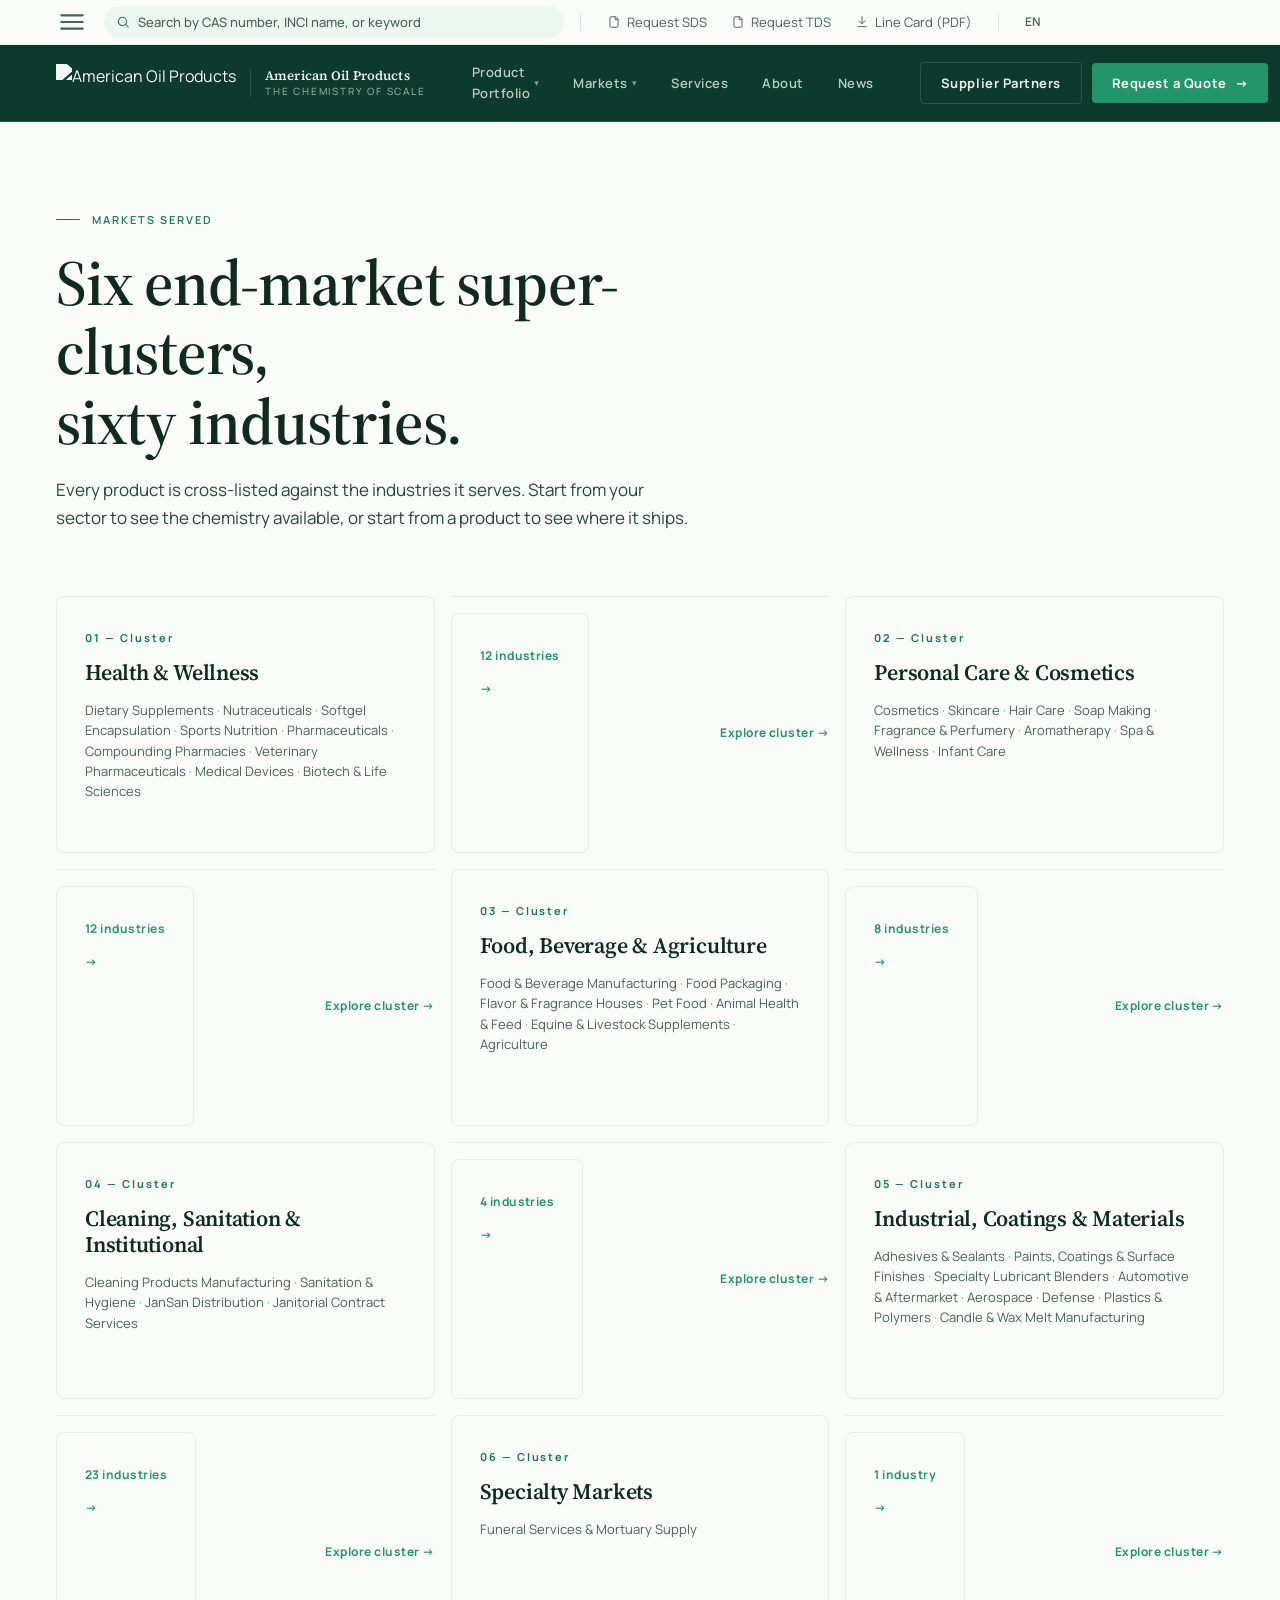
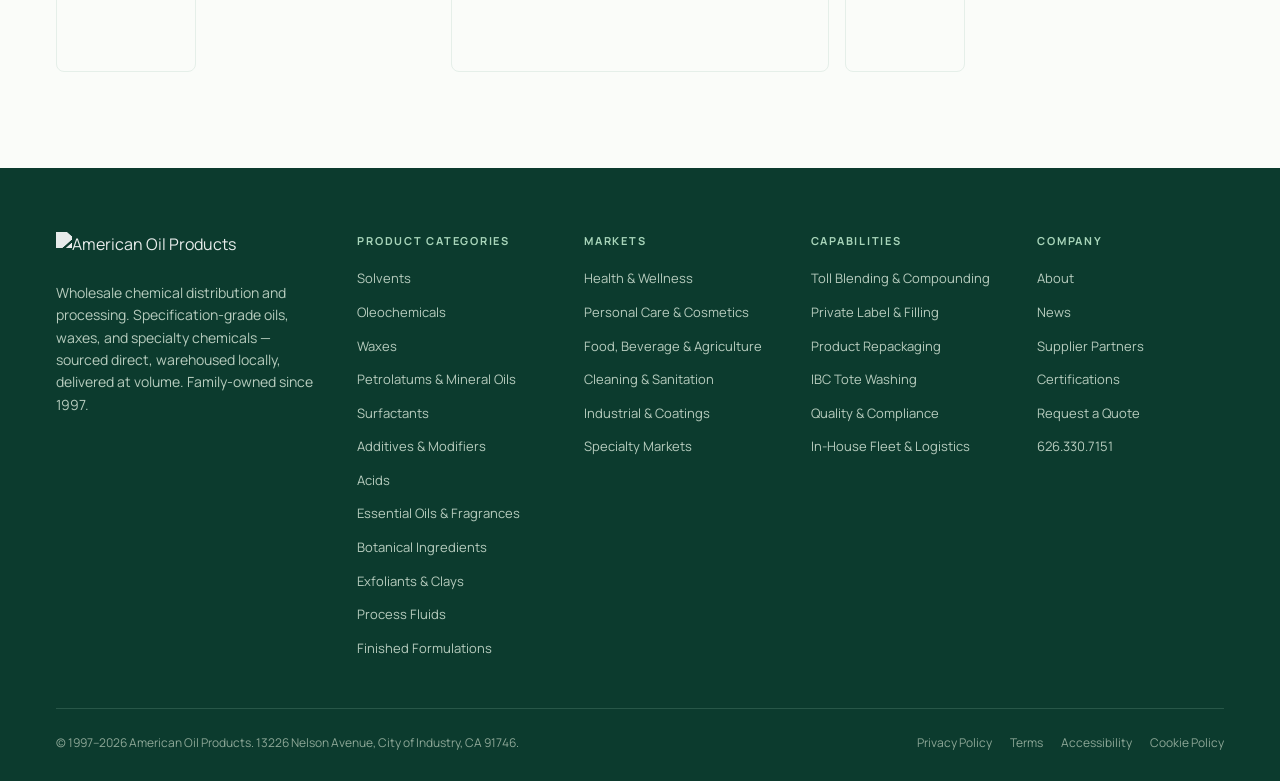
==== markets.html @ 8a26d62a "feat: split into multi-page site, lock utility bar, swap quality/capabilities order Pages: - markets" ====
<!DOCTYPE html>
<html lang="en">
<head>
  <meta charset="UTF-8">
  <meta name="viewport" content="width=device-width, initial-scale=1.0">
  <title>Markets — American Oil Products</title>
  <meta name="description" content="Six end-market super-clusters spanning sixty industries — from Health & Wellness to Industrial Coatings. Every product cross-listed against the markets it serves.">
  <link rel="preconnect" href="https://fonts.googleapis.com">
  <link rel="preconnect" href="https://fonts.gstatic.com" crossorigin>
  <link href="https://fonts.googleapis.com/css2?family=Source+Serif+4:ital,wght@0,400;0,600;0,700;1,400;1,600&family=Manrope:wght@400;500;600;700;800&display=swap" rel="stylesheet">
  <link rel="stylesheet" href="styles.css">
</head>
<body>

  <!-- ── UTILITY BAR ── -->
  <div class="utility">
    <div class="utility-inner">
      <button class="util-burger" aria-label="Open menu" id="openDrawer">
        <svg viewBox="0 0 24 24" fill="none" stroke="currentColor" stroke-width="1.6" stroke-linecap="round"><line x1="4" y1="7"  x2="20" y2="7"/><line x1="4" y1="12" x2="20" y2="12"/><line x1="4" y1="17" x2="20" y2="17"/></svg>
      </button>
      <a href="index.html" class="util-search" aria-label="Search by CAS number, INCI name, or keyword">
        <svg viewBox="0 0 24 24" fill="none" stroke="currentColor" stroke-width="1.8" stroke-linecap="round"><circle cx="11" cy="11" r="7"/><line x1="16.5" y1="16.5" x2="21" y2="21"/></svg>
        <span class="util-search-text">Search by CAS number, INCI name, or keyword</span>
      </a>
      <span class="util-divider"></span>
      <div class="util-actions">
        <a href="index.html#sds" class="util-link"><svg viewBox="0 0 24 24" fill="none" stroke="currentColor" stroke-width="1.6" stroke-linecap="round" stroke-linejoin="round"><path d="M14 3H7a2 2 0 0 0-2 2v14a2 2 0 0 0 2 2h10a2 2 0 0 0 2-2V8z"/><polyline points="14 3 14 8 19 8"/></svg><span>Request SDS</span></a>
        <a href="index.html#tds" class="util-link"><svg viewBox="0 0 24 24" fill="none" stroke="currentColor" stroke-width="1.6" stroke-linecap="round" stroke-linejoin="round"><path d="M14 3H7a2 2 0 0 0-2 2v14a2 2 0 0 0 2 2h10a2 2 0 0 0 2-2V8z"/><polyline points="14 3 14 8 19 8"/></svg><span>Request TDS</span></a>
        <a href="index.html#catalog" class="util-link"><svg viewBox="0 0 24 24" fill="none" stroke="currentColor" stroke-width="1.6" stroke-linecap="round" stroke-linejoin="round"><path d="M12 3v12"/><polyline points="7 10 12 15 17 10"/><line x1="5" y1="20" x2="19" y2="20"/></svg><span>Line Card (PDF)</span></a>
      </div>
      <span class="util-divider"></span>
      <a href="#" class="util-lang" aria-label="Language selector">EN <svg viewBox="0 0 24 24" fill="none" stroke="currentColor" stroke-width="1.6" stroke-linecap="round"><polyline points="6 9 12 15 18 9"/></svg></a>
    </div>
  </div>

  <!-- ── MAIN HEADER ── -->
  <header class="header">
    <div class="header-inner">
      <a href="index.html" class="brand" aria-label="American Oil Products — home">
        <img class="brand-logo" src="https://americanoilproducts.com/wp-content/uploads/2025/03/american-oil-products-logo.png" alt="American Oil Products">
        <span class="brand-tag">
          <span class="brand-tag-name">American Oil Products</span>
          <span class="brand-tag-line">The Chemistry of Scale</span>
        </span>
      </a>
      <nav class="nav" aria-label="Primary">
        <a href="index.html#portfolio">Product Portfolio <span class="arrow">▾</span></a>
        <a href="markets.html">Markets <span class="arrow">▾</span></a>
        <a href="index.html#services">Services</a>
        <a href="index.html#about">About</a>
        <a href="news.html">News</a>
      </nav>
      <div class="header-actions">
        <a href="index.html#suppliers" class="btn btn-ghost-on-deep">Supplier Partners</a>
        <a href="index.html#quote" class="btn btn-primary btn-arrow">Request a Quote</a>
        <button class="header-burger" aria-label="Open menu" id="openDrawer2"><span></span></button>
      </div>
    </div>
  </header>

  <!-- ── DRAWER (mobile) ── -->
  <aside class="drawer" id="drawer" aria-hidden="true">
    <div class="drawer-top">
      <span class="brand-tag-line" style="color: var(--sage);">The Chemistry of Scale</span>
      <button class="drawer-close" id="closeDrawer" aria-label="Close menu">
        <svg viewBox="0 0 24 24" fill="none" stroke="currentColor" stroke-width="1.8" stroke-linecap="round"><line x1="6" y1="6" x2="18" y2="18"/><line x1="6" y1="18" x2="18" y2="6"/></svg>
      </button>
    </div>
    <nav class="drawer-nav" aria-label="Mobile">
      <a href="index.html#portfolio">Product Portfolio</a>
      <a href="markets.html">Markets</a>
      <a href="index.html#services">Services</a>
      <a href="index.html#about">About</a>
      <a href="news.html">News</a>
    </nav>
    <div class="drawer-util">
      <a href="index.html">Search by CAS / INCI</a>
      <a href="index.html#sds">Request SDS</a>
      <a href="index.html#tds">Request TDS</a>
      <a href="index.html#catalog">Download Line Card (PDF)</a>
    </div>
    <div class="drawer-cta">
      <a href="index.html#suppliers" class="btn btn-ghost-on-deep" style="justify-content:center;">Supplier Partners</a>
      <a href="index.html#quote" class="btn btn-primary" style="justify-content:center;">Request a Quote</a>
    </div>
  </aside>

  <!-- ── PAGE HERO ── -->
  <section class="section section--cream" style="padding: 80px 0 32px;">
    <div class="container">
      <div style="max-width: 760px;">
        <span class="eyebrow reveal">Markets Served</span>
        <h1 class="display reveal delay-1" style="font-size: clamp(40px, 5vw, 64px); margin: 20px 0 20px;">Six end-market super-clusters,<br>sixty industries.</h1>
        <p class="lede reveal delay-2">Every product is cross-listed against the industries it serves. Start from your sector to see the chemistry available, or start from a product to see where it ships.</p>
      </div>
    </div>
  </section>

  <!-- ── MARKETS GRID ── -->
  <section class="section section--cream" id="markets" style="padding-top: 32px;">
    <div class="container">
      <div class="markets">
        <a href="#" class="market-card reveal">
          <span class="market-num">01 — Cluster</span>
          <span class="market-name">Health &amp; Wellness</span>
          <ul class="market-list">
            <li>Dietary Supplements</li>
            <li>Nutraceuticals</li>
            <li>Softgel Encapsulation</li>
            <li>Sports Nutrition</li>
            <li>Pharmaceuticals</li>
            <li>Compounding Pharmacies</li>
            <li>Veterinary Pharmaceuticals</li>
            <li>Medical Devices</li>
            <li>Biotech &amp; Life Sciences</li>
          </ul>
          <div class="market-count"><span>12 industries</span><a>Explore cluster</a></div>
        </a>
        <a href="#" class="market-card reveal delay-1">
          <span class="market-num">02 — Cluster</span>
          <span class="market-name">Personal Care &amp; Cosmetics</span>
          <ul class="market-list">
            <li>Cosmetics</li>
            <li>Skincare</li>
            <li>Hair Care</li>
            <li>Soap Making</li>
            <li>Fragrance &amp; Perfumery</li>
            <li>Aromatherapy</li>
            <li>Spa &amp; Wellness</li>
            <li>Infant Care</li>
          </ul>
          <div class="market-count"><span>12 industries</span><a>Explore cluster</a></div>
        </a>
        <a href="#" class="market-card reveal delay-2">
          <span class="market-num">03 — Cluster</span>
          <span class="market-name">Food, Beverage &amp; Agriculture</span>
          <ul class="market-list">
            <li>Food &amp; Beverage Manufacturing</li>
            <li>Food Packaging</li>
            <li>Flavor &amp; Fragrance Houses</li>
            <li>Pet Food</li>
            <li>Animal Health &amp; Feed</li>
            <li>Equine &amp; Livestock Supplements</li>
            <li>Agriculture</li>
          </ul>
          <div class="market-count"><span>8 industries</span><a>Explore cluster</a></div>
        </a>
        <a href="#" class="market-card reveal">
          <span class="market-num">04 — Cluster</span>
          <span class="market-name">Cleaning, Sanitation &amp; Institutional</span>
          <ul class="market-list">
            <li>Cleaning Products Manufacturing</li>
            <li>Sanitation &amp; Hygiene</li>
            <li>JanSan Distribution</li>
            <li>Janitorial Contract Services</li>
          </ul>
          <div class="market-count"><span>4 industries</span><a>Explore cluster</a></div>
        </a>
        <a href="#" class="market-card reveal delay-1">
          <span class="market-num">05 — Cluster</span>
          <span class="market-name">Industrial, Coatings &amp; Materials</span>
          <ul class="market-list">
            <li>Adhesives &amp; Sealants</li>
            <li>Paints, Coatings &amp; Surface Finishes</li>
            <li>Specialty Lubricant Blenders</li>
            <li>Automotive &amp; Aftermarket</li>
            <li>Aerospace · Defense</li>
            <li>Plastics &amp; Polymers</li>
            <li>Candle &amp; Wax Melt Manufacturing</li>
          </ul>
          <div class="market-count"><span>23 industries</span><a>Explore cluster</a></div>
        </a>
        <a href="#" class="market-card reveal delay-2">
          <span class="market-num">06 — Cluster</span>
          <span class="market-name">Specialty Markets</span>
          <ul class="market-list">
            <li>Funeral Services &amp; Mortuary Supply</li>
          </ul>
          <div class="market-count"><span>1 industry</span><a>Explore cluster</a></div>
        </a>
      </div>
    </div>
  </section>

  <!-- ── FOOTER ── -->
  <footer class="footer">
    <div class="container">
      <div class="footer-grid">
        <div class="footer-brand">
          <img class="brand-logo" src="https://americanoilproducts.com/wp-content/uploads/2025/03/american-oil-products-logo.png" alt="American Oil Products" style="filter: brightness(0) invert(1); opacity: .9;">
          <p>Wholesale chemical distribution and processing. Specification-grade oils, waxes, and specialty chemicals — sourced direct, warehoused locally, delivered at volume. Family-owned since 1997.</p>
        </div>
        <div class="footer-col">
          <h4>Product Categories</h4>
          <ul>
            <li><a href="#">Solvents</a></li>
            <li><a href="#">Oleochemicals</a></li>
            <li><a href="#">Waxes</a></li>
            <li><a href="#">Petrolatums &amp; Mineral Oils</a></li>
            <li><a href="#">Surfactants</a></li>
            <li><a href="#">Additives &amp; Modifiers</a></li>
            <li><a href="#">Acids</a></li>
            <li><a href="#">Essential Oils &amp; Fragrances</a></li>
            <li><a href="#">Botanical Ingredients</a></li>
            <li><a href="#">Exfoliants &amp; Clays</a></li>
            <li><a href="#">Process Fluids</a></li>
            <li><a href="#">Finished Formulations</a></li>
          </ul>
        </div>
        <div class="footer-col">
          <h4>Markets</h4>
          <ul>
            <li><a href="markets.html">Health &amp; Wellness</a></li>
            <li><a href="markets.html">Personal Care &amp; Cosmetics</a></li>
            <li><a href="markets.html">Food, Beverage &amp; Agriculture</a></li>
            <li><a href="markets.html">Cleaning &amp; Sanitation</a></li>
            <li><a href="markets.html">Industrial &amp; Coatings</a></li>
            <li><a href="markets.html">Specialty Markets</a></li>
          </ul>
        </div>
        <div class="footer-col">
          <h4>Capabilities</h4>
          <ul>
            <li><a href="index.html#services">Toll Blending &amp; Compounding</a></li>
            <li><a href="index.html#services">Private Label &amp; Filling</a></li>
            <li><a href="index.html#services">Product Repackaging</a></li>
            <li><a href="index.html#services">IBC Tote Washing</a></li>
            <li><a href="index.html#compliance">Quality &amp; Compliance</a></li>
            <li><a href="#">In-House Fleet &amp; Logistics</a></li>
          </ul>
        </div>
        <div class="footer-col">
          <h4>Company</h4>
          <ul>
            <li><a href="index.html#about">About</a></li>
            <li><a href="news.html">News</a></li>
            <li><a href="index.html#suppliers">Supplier Partners</a></li>
            <li><a href="#">Certifications</a></li>
            <li><a href="index.html#quote">Request a Quote</a></li>
            <li><a href="tel:6263307151">626.330.7151</a></li>
          </ul>
        </div>
      </div>
      <div class="footer-legal">
        <span>© 1997–2026 American Oil Products. 13226 Nelson Avenue, City of Industry, CA 91746.</span>
        <nav aria-label="Legal">
          <a href="#">Privacy Policy</a>
          <a href="#">Terms</a>
          <a href="#">Accessibility</a>
          <a href="#">Cookie Policy</a>
        </nav>
      </div>
    </div>
  </footer>

  <!-- ── MOBILE STICKY CTA ── -->
  <div class="mobile-cta" aria-hidden="false">
    <div class="mobile-cta-inner">
      <a href="tel:6263307151" class="mobile-cta-call">
        <svg width="14" height="14" viewBox="0 0 24 24" fill="none" stroke="currentColor" stroke-width="1.8" stroke-linecap="round" stroke-linejoin="round"><path d="M22 16.92v3a2 2 0 0 1-2.18 2 19.79 19.79 0 0 1-8.63-3.07 19.5 19.5 0 0 1-6-6 19.79 19.79 0 0 1-3.07-8.67A2 2 0 0 1 4.11 2h3a2 2 0 0 1 2 1.72c.13.96.36 1.9.7 2.81a2 2 0 0 1-.45 2.11L8.09 9.91a16 16 0 0 0 6 6l1.27-1.27a2 2 0 0 1 2.11-.45c.91.34 1.85.57 2.81.7A2 2 0 0 1 22 16.92z"/></svg>
        Call
      </a>
      <a href="index.html#quote" class="mobile-cta-quote">Request a Quote</a>
    </div>
  </div>

  <script defer src="script.js"></script>
</body>
</html>
---- styles.css ----
/* ══════════════════════════════════════════
       DESIGN TOKENS — LOW-DELTA GREEN PALETTE
       Lime (#9BC31A) reserved for logo only.
       No pure white. No pure black.
    ══════════════════════════════════════════ */
    :root {
      --deep:    #0C3B2E;
      --dark:    #145A3C;
      --mid:     #1B7A50;
      --active:  #22956A;
      --sage:    #A8D5BA;
      --wash:    #EDF7F1;
      --cream:   #FAFCF9;

      --ink:        #0F2A20;
      --ink-soft:   #2A4438;
      --ink-mute:   #4A6157;
      --ink-faint:  #7C8E85;
      --line:       #D7E5DC;
      --line-soft:  #E5EFE9;

      --on-deep:        #E8F1EA;
      --on-deep-mute:   #B7CCBE;
      --on-deep-faint:  #8DA797;
      --line-on-deep:   rgba(168,213,186,0.18);

      --shadow-soft: 0 1px 2px rgba(12,59,46,0.04), 0 8px 24px rgba(12,59,46,0.06);
      --shadow-md:   0 2px 6px rgba(12,59,46,0.06), 0 16px 40px rgba(12,59,46,0.10);

      --radius-sm: 4px;
      --radius:    8px;
      --radius-lg: 14px;

      --container: 1280px;
      --pad-x:     56px;
    }

    *, *::before, *::after { box-sizing: border-box; margin: 0; padding: 0; }
    html { scroll-behavior: smooth; }
    body {
      font-family: 'Manrope', system-ui, sans-serif;
      font-size: 16px;
      line-height: 1.6;
      color: var(--ink);
      background: var(--cream);
      overflow-x: hidden;
      -webkit-font-smoothing: antialiased;
      -moz-osx-font-smoothing: grayscale;
    }
    a { text-decoration: none; color: inherit; }
    img, svg { max-width: 100%; display: block; }
    button { font: inherit; cursor: pointer; background: none; border: 0; color: inherit; }
    input, select, textarea { font: inherit; color: inherit; }

    .container {
      max-width: var(--container);
      margin: 0 auto;
      padding: 0 var(--pad-x);
    }
    @media (max-width: 900px) { :root { --pad-x: 28px; } }
    @media (max-width: 560px) { :root { --pad-x: 20px; } }

    /* Display = Source Serif 4. Body / UI = Manrope. */
    .display {
      font-family: 'Source Serif 4', Georgia, serif;
      font-weight: 600;
      letter-spacing: -0.015em;
      line-height: 1.08;
      color: var(--ink);
    }
    .eyebrow {
      font-family: 'Manrope', sans-serif;
      font-size: 11px;
      font-weight: 600;
      letter-spacing: 0.18em;
      text-transform: uppercase;
      color: var(--mid);
      display: inline-flex;
      align-items: center;
      gap: 12px;
    }
    .eyebrow::before {
      content: '';
      display: block;
      width: 24px;
      height: 1px;
      background: var(--mid);
    }
    .eyebrow--on-deep { color: var(--sage); }
    .eyebrow--on-deep::before { background: var(--sage); }

    .lede {
      font-size: 17px;
      line-height: 1.65;
      color: var(--ink-soft);
      font-weight: 400;
      max-width: 64ch;
    }

    /* Reveal on scroll */
    .reveal {
      opacity: 0;
      transform: translateY(20px);
      transition: opacity .7s cubic-bezier(.22,1,.36,1), transform .7s cubic-bezier(.22,1,.36,1);
    }
    .reveal.is-visible { opacity: 1; transform: none; }
    .delay-1 { transition-delay: .08s; }
    .delay-2 { transition-delay: .16s; }
    .delay-3 { transition-delay: .24s; }
    .delay-4 { transition-delay: .32s; }

    /* ══════════════════════════════════════════
       UTILITY BAR
    ══════════════════════════════════════════ */
    .utility {
      position: sticky;
      top: 0;
      z-index: 110;
      background: var(--cream);
      border-bottom: 1px solid var(--line-soft);
      font-size: 13px;
    }
    .utility-inner {
      max-width: var(--container);
      margin: 0 auto;
      padding: 0 var(--pad-x);
      display: flex;
      align-items: center;
      gap: 16px;
      height: 44px;
      color: var(--ink-mute);
    }
    .util-link {
      display: inline-flex;
      align-items: center;
      gap: 6px;
      padding: 6px 10px;
      border-radius: var(--radius-sm);
      transition: color .2s, background .2s;
      white-space: nowrap;
    }
    .util-link:hover { color: var(--active); background: var(--wash); }
    .util-link svg { width: 14px; height: 14px; flex-shrink: 0; }
    .util-search {
      flex: 1;
      max-width: 460px;
      display: flex;
      align-items: center;
      gap: 8px;
      padding: 6px 12px;
      background: var(--wash);
      border-radius: 999px;
      color: var(--ink-mute);
      transition: background .2s, color .2s;
    }
    .util-search:hover { background: #E1F0E6; color: var(--ink-soft); }
    .util-search svg { width: 14px; height: 14px; color: var(--mid); }
    .util-search-text { font-size: 13px; font-weight: 500; }
    .util-divider { width: 1px; height: 18px; background: var(--line); }
    .util-actions { display: flex; align-items: center; gap: 4px; }
    .util-lang {
      display: inline-flex;
      align-items: center;
      gap: 4px;
      padding: 6px 10px;
      border-radius: var(--radius-sm);
      font-size: 12px;
      font-weight: 600;
      letter-spacing: 0.04em;
      color: var(--ink-mute);
      transition: color .2s, background .2s;
    }
    .util-lang:hover { color: var(--active); background: var(--wash); }
    .util-burger {
      display: inline-flex;
      align-items: center;
      justify-content: center;
      width: 32px;
      height: 32px;
      border-radius: var(--radius-sm);
      color: var(--ink-mute);
      transition: color .2s, background .2s;
    }
    .util-burger:hover { color: var(--active); background: var(--wash); }
    .util-mini-logo { display: none; }
    @media (max-width: 1100px) {
      .util-actions .util-link span { display: none; }
    }
    @media (max-width: 760px) {
      .util-search { max-width: none; }
      .util-divider, .util-actions { display: none; }
    }

    /* ══════════════════════════════════════════
       MAIN HEADER — STICKY DEEP GREEN
    ══════════════════════════════════════════ */
    .header {
      position: sticky;
      top: 44px;
      z-index: 100;
      background: var(--deep);
      color: var(--on-deep);
      border-bottom: 1px solid var(--line-on-deep);
    }
    .header-inner {
      max-width: var(--container);
      margin: 0 auto;
      padding: 0 var(--pad-x);
      display: flex;
      align-items: center;
      justify-content: space-between;
      gap: 32px;
      height: 76px;
    }
    .brand {
      display: flex;
      align-items: center;
      gap: 14px;
      flex-shrink: 0;
    }
    .brand-logo {
      height: 38px;
      width: auto;
      filter: brightness(0) invert(1);
      opacity: 0.96;
    }
    .brand-tag {
      display: flex;
      flex-direction: column;
      line-height: 1.05;
      padding-left: 14px;
      border-left: 1px solid var(--line-on-deep);
    }
    .brand-tag-name {
      font-family: 'Source Serif 4', serif;
      font-size: 13px;
      font-weight: 600;
      color: var(--on-deep);
      letter-spacing: 0.01em;
    }
    .brand-tag-line {
      font-family: 'Manrope', sans-serif;
      font-size: 10px;
      font-weight: 500;
      letter-spacing: 0.18em;
      text-transform: uppercase;
      color: var(--on-deep-faint);
      margin-top: 3px;
    }
    .nav {
      display: flex;
      align-items: center;
      gap: 6px;
    }
    .nav a {
      font-size: 13px;
      font-weight: 600;
      letter-spacing: 0.04em;
      color: var(--on-deep-mute);
      padding: 8px 14px;
      border-radius: var(--radius-sm);
      transition: color .2s, background .2s;
      display: inline-flex;
      align-items: center;
      gap: 4px;
    }
    .nav a:hover { color: var(--on-deep); background: rgba(168,213,186,0.08); }
    .nav .arrow { font-size: 9px; opacity: 0.7; }
    .header-actions {
      display: flex;
      align-items: center;
      gap: 10px;
      flex-shrink: 0;
    }
    .btn {
      display: inline-flex;
      align-items: center;
      gap: 8px;
      padding: 10px 20px;
      border-radius: var(--radius-sm);
      font-size: 13px;
      font-weight: 700;
      letter-spacing: 0.04em;
      transition: background .2s, color .2s, border-color .2s, transform .15s;
      white-space: nowrap;
    }
    .btn-primary {
      background: var(--active);
      color: var(--cream);
    }
    .btn-primary:hover { background: var(--mid); }
    .btn-ghost-on-deep {
      color: var(--on-deep);
      border: 1px solid var(--line-on-deep);
      background: transparent;
    }
    .btn-ghost-on-deep:hover {
      border-color: var(--sage);
      color: var(--cream);
      background: rgba(168,213,186,0.06);
    }
    .btn-ghost {
      color: var(--ink-soft);
      border: 1px solid var(--line);
      background: transparent;
    }
    .btn-ghost:hover { border-color: var(--mid); color: var(--mid); }
    .btn-arrow::after {
      content: '→';
      transition: transform .2s;
    }
    .btn-arrow:hover::after { transform: translateX(3px); }

    .header-burger {
      display: none;
      width: 40px;
      height: 40px;
      align-items: center;
      justify-content: center;
      color: var(--on-deep);
      border-radius: var(--radius-sm);
    }
    .header-burger:hover { background: rgba(168,213,186,0.08); }
    .header-burger span {
      display: block;
      width: 18px;
      height: 1.5px;
      background: var(--on-deep);
      position: relative;
    }
    .header-burger span::before,
    .header-burger span::after {
      content: '';
      position: absolute;
      left: 0;
      width: 18px;
      height: 1.5px;
      background: var(--on-deep);
    }
    .header-burger span::before { top: -6px; }
    .header-burger span::after { top: 6px; }

    @media (max-width: 1180px) {
      .nav { display: none; }
      .header-actions .btn-ghost-on-deep { display: none; }
      .header-burger { display: inline-flex; }
    }
    @media (max-width: 560px) {
      .brand-tag { display: none; }
      .header-inner { height: 64px; }
    }

    /* Mobile drawer */
    .drawer {
      position: fixed;
      inset: 0;
      z-index: 300;
      background: var(--deep);
      color: var(--on-deep);
      transform: translateY(-100%);
      transition: transform .4s cubic-bezier(.22,1,.36,1);
      overflow-y: auto;
      padding: 28px var(--pad-x) 60px;
    }
    .drawer.is-open { transform: none; }
    .drawer-top {
      display: flex;
      justify-content: space-between;
      align-items: center;
      margin-bottom: 32px;
    }
    .drawer-close {
      width: 40px;
      height: 40px;
      display: inline-flex;
      align-items: center;
      justify-content: center;
      border-radius: var(--radius-sm);
      color: var(--on-deep);
    }
    .drawer-close svg { width: 18px; height: 18px; }
    .drawer-nav { display: flex; flex-direction: column; gap: 4px; margin-bottom: 32px; }
    .drawer-nav a {
      font-family: 'Source Serif 4', serif;
      font-size: 26px;
      font-weight: 600;
      color: var(--on-deep);
      padding: 10px 0;
      border-bottom: 1px solid var(--line-on-deep);
    }
    .drawer-util { display: flex; flex-direction: column; gap: 8px; margin-bottom: 28px; }
    .drawer-util a {
      font-size: 13px;
      color: var(--on-deep-mute);
      padding: 8px 0;
    }
    .drawer-cta { display: flex; flex-direction: column; gap: 10px; }

    /* ══════════════════════════════════════════
       HERO
    ══════════════════════════════════════════ */
    .hero {
      position: relative;
      background: linear-gradient(180deg, var(--cream) 0%, var(--wash) 100%);
      padding: 96px 0 88px;
      overflow: hidden;
    }
    .hero::before {
      content: '';
      position: absolute;
      inset: 0;
      background: radial-gradient(circle at 75% 30%, rgba(34,149,106,0.06) 0%, transparent 55%);
      pointer-events: none;
    }
    .hero-grid {
      display: grid;
      grid-template-columns: 1.4fr 1fr;
      gap: 64px;
      align-items: center;
      position: relative;
    }
    .hero-content { max-width: 720px; }
    .hero h1 {
      font-family: 'Source Serif 4', serif;
      font-weight: 600;
      font-size: clamp(44px, 6vw, 78px);
      line-height: 1.04;
      letter-spacing: -0.02em;
      color: var(--ink);
      margin: 24px 0 28px;
    }
    .hero h1 em {
      font-style: italic;
      font-weight: 600;
      color: var(--mid);
    }
    .hero-sub {
      font-size: 18px;
      line-height: 1.65;
      color: var(--ink-soft);
      max-width: 56ch;
      margin-bottom: 36px;
      font-weight: 400;
    }
    .hero-actions { display: flex; gap: 12px; flex-wrap: wrap; margin-bottom: 44px; }
    .hero-actions .btn { padding: 14px 26px; font-size: 13px; }
    .hero-meta {
      display: grid;
      grid-template-columns: repeat(4, 1fr);
      gap: 32px;
      padding-top: 32px;
      border-top: 1px solid var(--line);
    }
    .hero-meta-item .num {
      font-family: 'Source Serif 4', serif;
      font-size: 32px;
      font-weight: 600;
      color: var(--ink);
      line-height: 1;
      letter-spacing: -0.02em;
    }
    .hero-meta-item .label {
      font-size: 12px;
      color: var(--ink-mute);
      margin-top: 6px;
      letter-spacing: 0.04em;
    }
    .hero-visual {
      position: relative;
      aspect-ratio: 4/5;
      border-radius: var(--radius-lg);
      overflow: hidden;
      background: var(--dark);
      box-shadow: var(--shadow-md);
    }
    .hero-visual img {
      width: 100%;
      height: 100%;
      object-fit: cover;
      opacity: 0.85;
      filter: saturate(0.85);
    }
    .hero-visual::after {
      content: '';
      position: absolute;
      inset: 0;
      background: linear-gradient(180deg, rgba(12,59,46,0.0) 50%, rgba(12,59,46,0.6) 100%);
    }
    .hero-visual-caption {
      position: absolute;
      bottom: 24px;
      left: 24px;
      right: 24px;
      z-index: 2;
      color: var(--on-deep);
      font-size: 12px;
      letter-spacing: 0.08em;
      text-transform: uppercase;
    }
    .hero-visual-caption strong {
      display: block;
      font-family: 'Source Serif 4', serif;
      font-size: 17px;
      font-weight: 600;
      letter-spacing: 0;
      text-transform: none;
      margin-bottom: 4px;
    }
    @media (max-width: 980px) {
      .hero-grid { grid-template-columns: 1fr; }
      .hero-visual { aspect-ratio: 16/10; max-height: 360px; }
      .hero-meta { grid-template-columns: repeat(2, 1fr); gap: 20px; }
    }

    /* ══════════════════════════════════════════
       SECTION SCAFFOLDING
    ══════════════════════════════════════════ */
    section { position: relative; }
    .section { padding: 96px 0; }
    .section--wash { background: var(--wash); }
    .section--cream { background: var(--cream); }
    .section--deep { background: var(--deep); color: var(--on-deep); }
    .section--dark { background: var(--dark); color: var(--on-deep); }

    .section-head {
      display: flex;
      justify-content: space-between;
      align-items: flex-end;
      gap: 32px;
      margin-bottom: 48px;
    }
    .section-head-text { max-width: 720px; }
    .section-head h2 {
      font-family: 'Source Serif 4', serif;
      font-weight: 600;
      font-size: clamp(30px, 3.6vw, 48px);
      line-height: 1.1;
      letter-spacing: -0.018em;
      color: var(--ink);
      margin-top: 16px;
    }
    .section-head p {
      margin-top: 14px;
      font-size: 16px;
      line-height: 1.65;
      color: var(--ink-soft);
      max-width: 60ch;
    }
    .section--deep .section-head h2,
    .section--dark .section-head h2 { color: var(--cream); }
    .section--deep .section-head p,
    .section--dark .section-head p { color: var(--on-deep-mute); }
    @media (max-width: 760px) {
      .section { padding: 72px 0; }
      .section-head { flex-direction: column; align-items: flex-start; }
    }

    /* ══════════════════════════════════════════
       PRODUCT PORTFOLIO — 12 CHEMISTRY CATEGORIES
    ══════════════════════════════════════════ */
    .categories {
      display: grid;
      grid-template-columns: repeat(4, 1fr);
      gap: 1px;
      background: var(--line-soft);
      border: 1px solid var(--line-soft);
      border-radius: var(--radius);
      overflow: hidden;
    }
    .cat-card {
      background: var(--cream);
      padding: 28px 26px 24px;
      display: flex;
      flex-direction: column;
      gap: 10px;
      min-height: 188px;
      transition: background .25s;
      position: relative;
    }
    .cat-card:hover { background: var(--wash); }
    .cat-num {
      font-size: 11px;
      font-weight: 600;
      color: var(--ink-faint);
      letter-spacing: 0.18em;
    }
    .cat-name {
      font-family: 'Source Serif 4', serif;
      font-weight: 600;
      font-size: 19px;
      line-height: 1.22;
      color: var(--ink);
      letter-spacing: -0.005em;
    }
    .cat-meta {
      font-size: 13px;
      color: var(--ink-mute);
      line-height: 1.55;
      margin-top: 4px;
    }
    .cat-link {
      margin-top: auto;
      font-size: 12px;
      font-weight: 600;
      color: var(--active);
      letter-spacing: 0.04em;
      display: inline-flex;
      align-items: center;
      gap: 6px;
    }
    .cat-link::after { content: '→'; transition: transform .2s; }
    .cat-card:hover .cat-link::after { transform: translateX(3px); }
    @media (max-width: 1100px) { .categories { grid-template-columns: repeat(3, 1fr); } }
    @media (max-width: 760px)  { .categories { grid-template-columns: repeat(2, 1fr); } }
    @media (max-width: 460px)  { .categories { grid-template-columns: 1fr; } }

    /* ══════════════════════════════════════════
       CAS / INCI SEARCH
    ══════════════════════════════════════════ */
    .finder-wrap {
      background: linear-gradient(180deg, var(--wash) 0%, var(--cream) 100%);
      padding: 96px 0;
    }
    .finder {
      background: var(--cream);
      border: 1px solid var(--line-soft);
      border-radius: var(--radius-lg);
      padding: 48px 48px 40px;
      box-shadow: var(--shadow-soft);
      display: grid;
      grid-template-columns: 1fr 1.2fr;
      gap: 48px;
      align-items: center;
    }
    .finder-text h2 {
      font-family: 'Source Serif 4', serif;
      font-size: clamp(26px, 2.6vw, 34px);
      font-weight: 600;
      line-height: 1.15;
      color: var(--ink);
      margin: 14px 0 12px;
    }
    .finder-text p {
      font-size: 15px;
      line-height: 1.6;
      color: var(--ink-soft);
    }
    .finder-form {
      display: flex;
      flex-direction: column;
      gap: 14px;
    }
    .finder-input {
      display: flex;
      align-items: center;
      background: var(--wash);
      border: 1px solid var(--line);
      border-radius: 999px;
      padding: 8px 8px 8px 22px;
      transition: border-color .2s, background .2s;
    }
    .finder-input:focus-within {
      border-color: var(--active);
      background: var(--cream);
    }
    .finder-input svg { width: 16px; height: 16px; color: var(--mid); flex-shrink: 0; }
    .finder-input input {
      flex: 1;
      border: 0;
      background: transparent;
      padding: 12px 14px;
      font-size: 15px;
      color: var(--ink);
      outline: none;
    }
    .finder-input input::placeholder { color: var(--ink-faint); }
    .finder-input button {
      background: var(--active);
      color: var(--cream);
      padding: 10px 22px;
      border-radius: 999px;
      font-size: 13px;
      font-weight: 700;
      letter-spacing: 0.04em;
      transition: background .2s;
    }
    .finder-input button:hover { background: var(--mid); }
    .finder-chips { display: flex; flex-wrap: wrap; gap: 8px; }
    .chip {
      font-size: 12px;
      font-weight: 500;
      padding: 6px 12px;
      border: 1px solid var(--line);
      border-radius: 999px;
      color: var(--ink-mute);
      background: var(--cream);
      transition: border-color .2s, color .2s, background .2s;
    }
    .chip:hover { border-color: var(--active); color: var(--active); background: var(--wash); }
    .chip[aria-pressed="true"] {
      border-color: var(--active);
      background: rgba(34,149,106,0.08);
      color: var(--mid);
    }
    .finder-footnote {
      font-size: 12px;
      color: var(--ink-faint);
      margin-top: 4px;
    }
    @media (max-width: 880px) {
      .finder { grid-template-columns: 1fr; padding: 36px 28px 32px; gap: 28px; }
    }

    /* ══════════════════════════════════════════
       MARKETS — 6 SUPER-CLUSTER CARDS
    ══════════════════════════════════════════ */
    .markets {
      display: grid;
      grid-template-columns: repeat(3, 1fr);
      gap: 16px;
    }
    .market-card {
      background: var(--cream);
      border: 1px solid var(--line-soft);
      border-radius: var(--radius);
      padding: 32px 28px 28px;
      transition: border-color .25s, transform .25s, box-shadow .25s;
      display: flex;
      flex-direction: column;
      gap: 14px;
      min-height: 240px;
    }
    .market-card:hover {
      border-color: var(--sage);
      transform: translateY(-2px);
      box-shadow: var(--shadow-soft);
    }
    .market-num {
      font-size: 11px;
      font-weight: 700;
      color: var(--mid);
      letter-spacing: 0.18em;
    }
    .market-name {
      font-family: 'Source Serif 4', serif;
      font-size: 22px;
      font-weight: 600;
      line-height: 1.18;
      color: var(--ink);
      letter-spacing: -0.01em;
    }
    .market-list {
      list-style: none;
      font-size: 13px;
      color: var(--ink-mute);
      line-height: 1.55;
    }
    .market-list li {
      display: inline;
    }
    .market-list li:not(:last-child)::after {
      content: ' · ';
      color: var(--ink-faint);
    }
    .market-count {
      margin-top: auto;
      display: flex;
      align-items: center;
      justify-content: space-between;
      padding-top: 16px;
      border-top: 1px solid var(--line-soft);
      font-size: 12px;
      color: var(--ink-faint);
      letter-spacing: 0.04em;
    }
    .market-count a {
      color: var(--active);
      font-weight: 700;
    }
    .market-count a::after { content: ' →'; }
    @media (max-width: 1000px) { .markets { grid-template-columns: repeat(2, 1fr); } }
    @media (max-width: 600px)  { .markets { grid-template-columns: 1fr; } }

    /* ══════════════════════════════════════════
       SERVICES — 4-CARD STRIP (DEEP BAND)
    ══════════════════════════════════════════ */
    .services {
      display: grid;
      grid-template-columns: repeat(4, 1fr);
      gap: 14px;
    }
    .service-card {
      background: var(--cream);
      border: 1px solid var(--line-soft);
      border-radius: var(--radius);
      padding: 30px 26px 28px;
      display: flex;
      flex-direction: column;
      gap: 14px;
      min-height: 280px;
      transition: background .25s, border-color .25s, transform .25s, box-shadow .25s;
    }
    .service-card:hover {
      background: var(--wash);
      border-color: var(--sage);
      transform: translateY(-2px);
      box-shadow: var(--shadow-soft);
    }
    .service-icon {
      width: 36px;
      height: 36px;
      color: var(--mid);
    }
    .service-name {
      font-family: 'Source Serif 4', serif;
      font-size: 21px;
      font-weight: 600;
      line-height: 1.18;
      color: var(--ink);
      letter-spacing: -0.005em;
    }
    .service-desc {
      font-size: 14px;
      line-height: 1.6;
      color: var(--ink-mute);
    }
    .service-link {
      margin-top: auto;
      font-size: 12px;
      font-weight: 700;
      color: var(--active);
      letter-spacing: 0.04em;
    }
    .service-link::after { content: ' →'; }
    @media (max-width: 1100px) { .services { grid-template-columns: repeat(2, 1fr); } }
    @media (max-width: 560px)  { .services { grid-template-columns: 1fr; } }

    /* ══════════════════════════════════════════
       COMPLIANCE / SUSTAINABILITY STRIP
    ══════════════════════════════════════════ */
    .compliance-grid {
      display: grid;
      grid-template-columns: 1.2fr 1fr;
      gap: 64px;
      align-items: center;
    }
    .compliance-text h2 {
      font-family: 'Source Serif 4', serif;
      font-size: clamp(28px, 3vw, 40px);
      font-weight: 600;
      line-height: 1.15;
      color: var(--ink);
      margin: 14px 0 16px;
      letter-spacing: -0.015em;
    }
    .compliance-text p {
      font-size: 16px;
      line-height: 1.65;
      color: var(--ink-soft);
      margin-bottom: 14px;
    }
    .compliance-actions { display: flex; gap: 10px; flex-wrap: wrap; margin-top: 18px; }
    .badges {
      display: grid;
      grid-template-columns: repeat(3, 1fr);
      gap: 12px;
    }
    .badge {
      background: var(--cream);
      border: 1px solid var(--line-soft);
      border-radius: var(--radius);
      padding: 22px 18px;
      text-align: center;
      transition: border-color .25s, transform .25s;
    }
    .badge:hover { border-color: var(--sage); transform: translateY(-2px); }
    .badge-mark {
      font-family: 'Source Serif 4', serif;
      font-size: 18px;
      font-weight: 700;
      color: var(--mid);
      margin-bottom: 4px;
      letter-spacing: -0.005em;
    }
    .badge-label {
      font-size: 11px;
      letter-spacing: 0.1em;
      color: var(--ink-mute);
      text-transform: uppercase;
    }
    @media (max-width: 900px) {
      .compliance-grid { grid-template-columns: 1fr; }
    }

    /* Quality section sits on dark green band */
    .section--deep .compliance-text h2 { color: var(--cream); }
    .section--deep .compliance-text p { color: var(--on-deep-mute); }
    .section--deep .badge {
      background: rgba(168,213,186,0.05);
      border-color: var(--line-on-deep);
    }
    .section--deep .badge:hover { border-color: var(--sage); }
    .section--deep .badge-mark { color: var(--sage); }
    .section--deep .badge-label { color: var(--on-deep-mute); }

    /* ══════════════════════════════════════════
       NEWS
    ══════════════════════════════════════════ */
    .news-grid {
      display: grid;
      grid-template-columns: repeat(3, 1fr);
      gap: 24px;
    }
    .news-card {
      background: var(--cream);
      border: 1px solid var(--line-soft);
      border-radius: var(--radius);
      overflow: hidden;
      transition: border-color .25s, transform .25s, box-shadow .25s;
      display: flex;
      flex-direction: column;
    }
    .news-card:hover {
      border-color: var(--sage);
      transform: translateY(-2px);
      box-shadow: var(--shadow-soft);
    }
    .news-thumb {
      aspect-ratio: 16/9;
      background: linear-gradient(135deg, var(--dark), var(--mid));
      position: relative;
      overflow: hidden;
    }
    .news-thumb::after {
      content: '';
      position: absolute;
      inset: 0;
      background:
        radial-gradient(circle at 30% 30%, rgba(168,213,186,0.18), transparent 50%),
        radial-gradient(circle at 70% 70%, rgba(34,149,106,0.20), transparent 60%);
    }
    .news-body {
      padding: 22px 24px 26px;
      display: flex;
      flex-direction: column;
      gap: 10px;
      flex: 1;
    }
    .news-meta {
      font-size: 11px;
      letter-spacing: 0.12em;
      text-transform: uppercase;
      color: var(--mid);
      font-weight: 700;
    }
    .news-title {
      font-family: 'Source Serif 4', serif;
      font-size: 19px;
      font-weight: 600;
      line-height: 1.25;
      color: var(--ink);
      letter-spacing: -0.005em;
    }
    .news-date {
      font-size: 12px;
      color: var(--ink-faint);
      margin-top: auto;
      padding-top: 8px;
    }
    @media (max-width: 980px) { .news-grid { grid-template-columns: repeat(2, 1fr); } }
    @media (max-width: 620px) { .news-grid { grid-template-columns: 1fr; } }

    .news-cta { display: flex; justify-content: center; margin-top: 32px; }

    /* ══════════════════════════════════════════
       CONTACT FORM
    ══════════════════════════════════════════ */
    .form-grid {
      display: grid;
      grid-template-columns: 1fr 1.2fr;
      gap: 56px;
      align-items: start;
    }
    .form-text h2 {
      font-family: 'Source Serif 4', serif;
      font-size: clamp(28px, 3.2vw, 42px);
      font-weight: 600;
      line-height: 1.12;
      color: var(--ink);
      letter-spacing: -0.015em;
      margin: 14px 0 16px;
    }
    .form-text p {
      font-size: 16px;
      line-height: 1.65;
      color: var(--ink-soft);
      margin-bottom: 14px;
    }
    .form-contact {
      margin-top: 28px;
      padding-top: 24px;
      border-top: 1px solid var(--line);
      font-size: 14px;
      color: var(--ink-mute);
      line-height: 1.7;
    }
    .form-contact strong {
      display: block;
      color: var(--ink);
      font-family: 'Source Serif 4', serif;
      font-size: 16px;
      font-weight: 600;
      margin-bottom: 4px;
    }
    .form {
      background: var(--cream);
      border: 1px solid var(--line-soft);
      border-radius: var(--radius-lg);
      padding: 32px 32px 28px;
      box-shadow: var(--shadow-soft);
    }
    .form-row {
      display: grid;
      grid-template-columns: 1fr 1fr;
      gap: 14px;
      margin-bottom: 14px;
    }
    .form-row--single { grid-template-columns: 1fr; }
    .field { display: flex; flex-direction: column; gap: 6px; }
    .field label {
      font-size: 12px;
      font-weight: 600;
      letter-spacing: 0.04em;
      color: var(--ink-mute);
    }
    .field input,
    .field select,
    .field textarea {
      background: var(--cream);
      border: 1px solid var(--line);
      border-radius: var(--radius-sm);
      padding: 11px 14px;
      font-size: 14px;
      color: var(--ink);
      transition: border-color .2s, background .2s;
    }
    .field input:focus,
    .field select:focus,
    .field textarea:focus {
      outline: none;
      border-color: var(--active);
      background: var(--wash);
    }
    .field textarea { min-height: 110px; resize: vertical; }
    .form-actions {
      display: flex;
      justify-content: space-between;
      align-items: center;
      gap: 16px;
      margin-top: 8px;
    }
    .form-note {
      font-size: 12px;
      color: var(--ink-faint);
      max-width: 32ch;
    }
    .form button[type="submit"] {
      background: var(--active);
      color: var(--cream);
      padding: 12px 26px;
      border-radius: var(--radius-sm);
      font-size: 13px;
      font-weight: 700;
      letter-spacing: 0.04em;
      transition: background .2s;
    }
    .form button[type="submit"]:hover { background: var(--mid); }
    @media (max-width: 900px) {
      .form-grid { grid-template-columns: 1fr; gap: 32px; }
      .form-row { grid-template-columns: 1fr; }
    }

    /* ══════════════════════════════════════════
       PRE-FOOTER FEEDBACK STRIP
    ══════════════════════════════════════════ */
    .feedback {
      background: var(--deep);
      color: var(--on-deep);
      padding: 56px 0;
      border-bottom: 1px solid var(--line-on-deep);
    }
    .feedback-inner {
      max-width: var(--container);
      margin: 0 auto;
      padding: 0 var(--pad-x);
      display: flex;
      align-items: center;
      justify-content: space-between;
      gap: 32px;
    }
    .feedback-text h3 {
      font-family: 'Source Serif 4', serif;
      font-size: 24px;
      font-weight: 600;
      color: var(--cream);
      letter-spacing: -0.01em;
    }
    .feedback-text p {
      font-size: 14px;
      color: var(--on-deep-mute);
      margin-top: 6px;
      max-width: 60ch;
    }
    @media (max-width: 760px) {
      .feedback-inner { flex-direction: column; align-items: flex-start; }
    }

    /* ══════════════════════════════════════════
       FOOTER
    ══════════════════════════════════════════ */
    .footer {
      background: var(--deep);
      color: var(--on-deep-mute);
      padding: 64px 0 28px;
    }
    .footer-grid {
      display: grid;
      grid-template-columns: 1.4fr repeat(4, 1fr);
      gap: 40px;
      padding-bottom: 48px;
      border-bottom: 1px solid var(--line-on-deep);
    }
    .footer-brand p {
      font-size: 14px;
      color: var(--on-deep-mute);
      line-height: 1.6;
      margin-top: 16px;
      max-width: 36ch;
    }
    .footer-brand .brand-logo { height: 34px; }
    .footer-col h4 {
      font-size: 11px;
      font-weight: 700;
      letter-spacing: 0.16em;
      text-transform: uppercase;
      color: var(--sage);
      margin-bottom: 16px;
    }
    .footer-col ul { list-style: none; display: flex; flex-direction: column; gap: 8px; }
    .footer-col a {
      font-size: 13px;
      color: var(--on-deep-mute);
      transition: color .2s;
    }
    .footer-col a:hover { color: var(--cream); }
    .footer-legal {
      padding-top: 24px;
      display: flex;
      justify-content: space-between;
      align-items: center;
      font-size: 12px;
      color: var(--on-deep-faint);
      flex-wrap: wrap;
      gap: 16px;
    }
    .footer-legal nav { display: flex; gap: 18px; }
    .footer-legal a:hover { color: var(--on-deep-mute); }
    @media (max-width: 1000px) {
      .footer-grid { grid-template-columns: repeat(2, 1fr); }
      .footer-brand { grid-column: span 2; }
    }
    @media (max-width: 560px) {
      .footer-grid { grid-template-columns: 1fr; }
      .footer-brand { grid-column: span 1; }
    }

    /* ══════════════════════════════════════════
       MOBILE STICKY CTA BAR (audit insight: <40% adoption)
    ══════════════════════════════════════════ */
    .mobile-cta {
      display: none;
      position: fixed;
      left: 12px;
      right: 12px;
      bottom: 12px;
      z-index: 90;
      background: var(--deep);
      border: 1px solid var(--line-on-deep);
      border-radius: 999px;
      padding: 8px;
      box-shadow: var(--shadow-md);
    }
    .mobile-cta-inner { display: flex; gap: 6px; }
    .mobile-cta a {
      flex: 1;
      display: inline-flex;
      align-items: center;
      justify-content: center;
      gap: 8px;
      padding: 12px 16px;
      border-radius: 999px;
      font-size: 13px;
      font-weight: 700;
      letter-spacing: 0.04em;
    }
    .mobile-cta-call { color: var(--on-deep); border: 1px solid var(--line-on-deep); }
    .mobile-cta-quote { background: var(--active); color: var(--cream); }
    @media (max-width: 760px) { .mobile-cta { display: block; } body { padding-bottom: 80px; } }
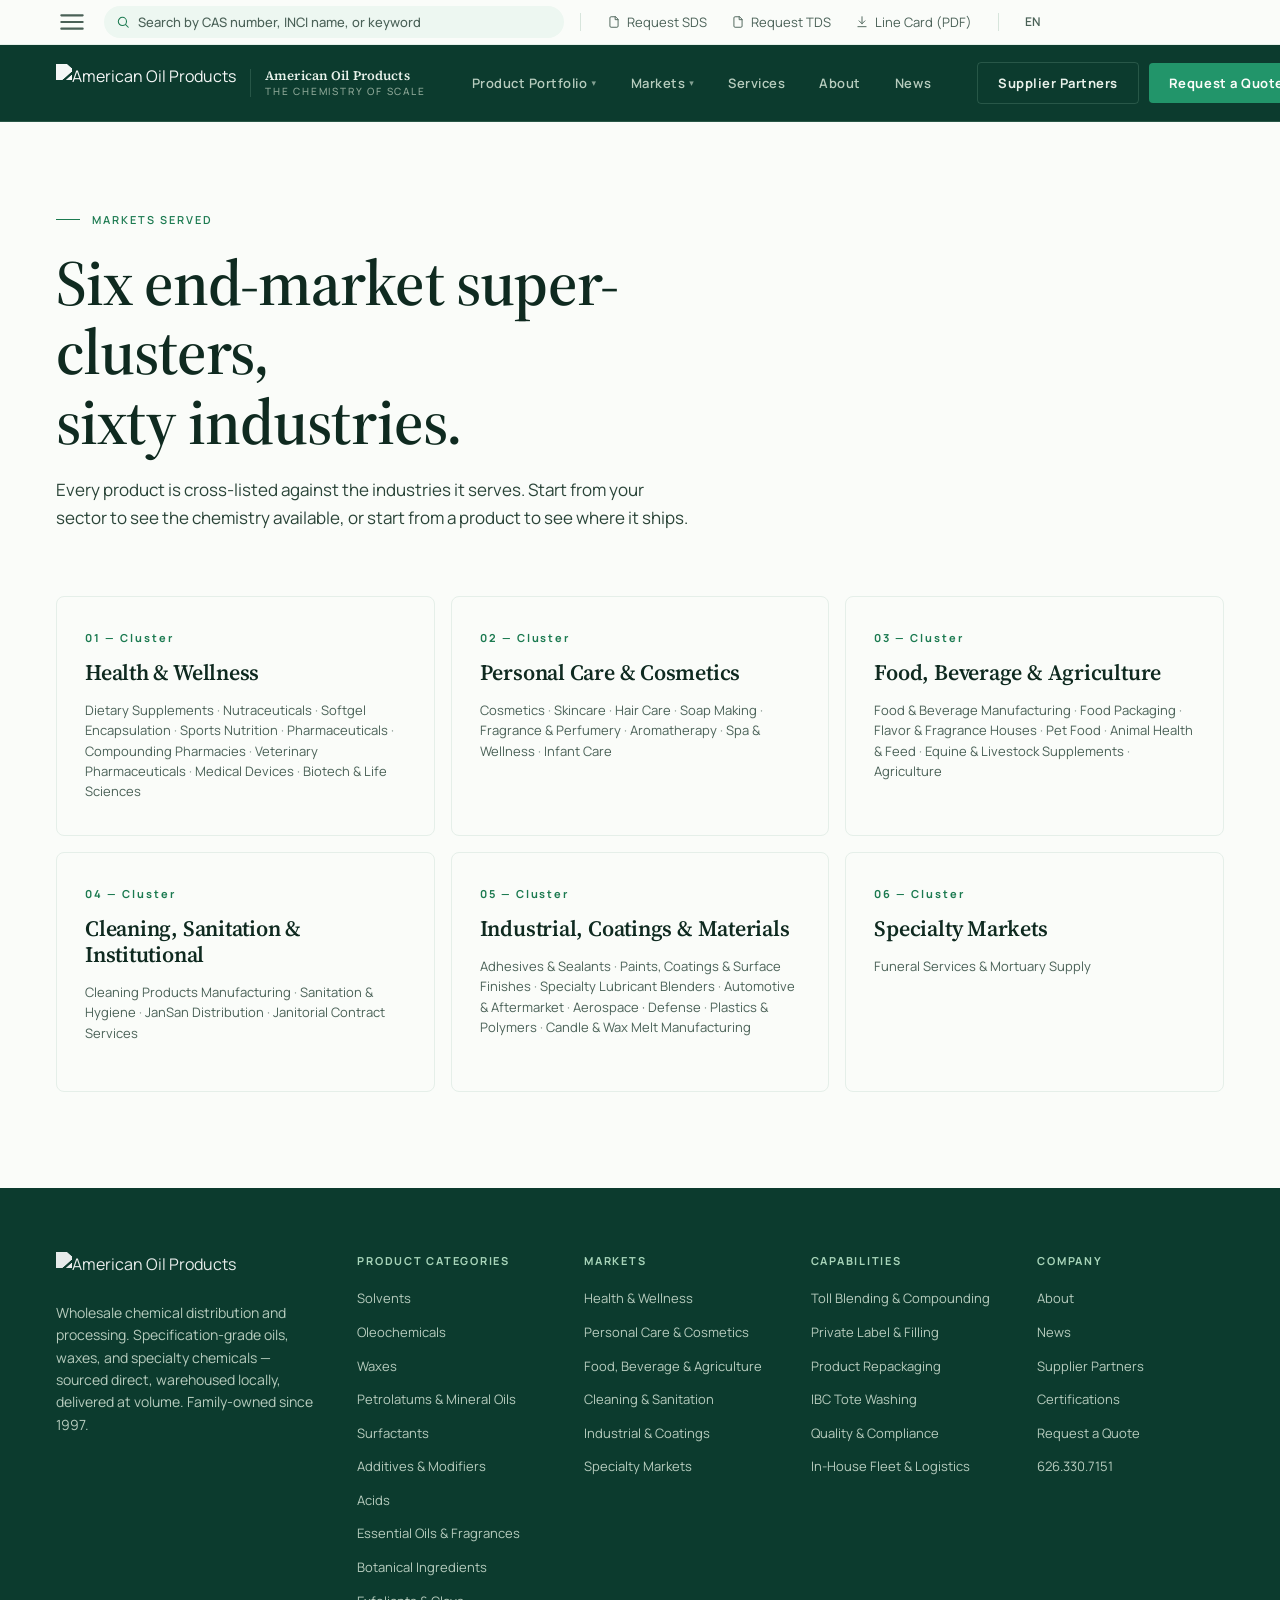
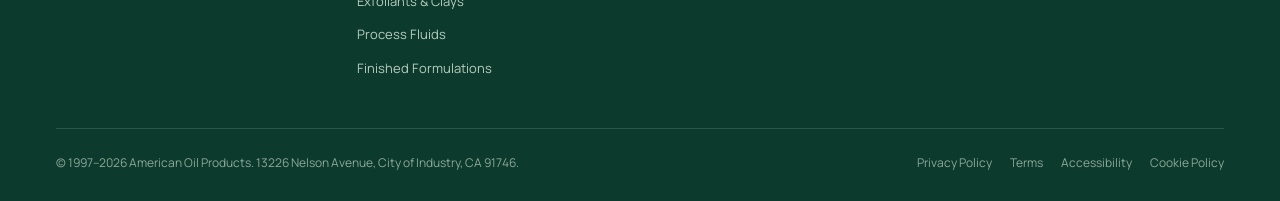
==== commit e4ad7cd1: "fix: nav nowrap + collapse mobile search to icon + drop industry-count footer - Header nav: white-sp" ====
--- a/markets.html
+++ b/markets.html
@@ -114,7 +114,6 @@
             <li>Medical Devices</li>
             <li>Biotech &amp; Life Sciences</li>
           </ul>
-          <div class="market-count"><span>12 industries</span><a>Explore cluster</a></div>
         </a>
         <a href="#" class="market-card reveal delay-1">
           <span class="market-num">02 — Cluster</span>
@@ -129,7 +128,6 @@
             <li>Spa &amp; Wellness</li>
             <li>Infant Care</li>
           </ul>
-          <div class="market-count"><span>12 industries</span><a>Explore cluster</a></div>
         </a>
         <a href="#" class="market-card reveal delay-2">
           <span class="market-num">03 — Cluster</span>
@@ -143,7 +141,6 @@
             <li>Equine &amp; Livestock Supplements</li>
             <li>Agriculture</li>
           </ul>
-          <div class="market-count"><span>8 industries</span><a>Explore cluster</a></div>
         </a>
         <a href="#" class="market-card reveal">
           <span class="market-num">04 — Cluster</span>
@@ -154,7 +151,6 @@
             <li>JanSan Distribution</li>
             <li>Janitorial Contract Services</li>
           </ul>
-          <div class="market-count"><span>4 industries</span><a>Explore cluster</a></div>
         </a>
         <a href="#" class="market-card reveal delay-1">
           <span class="market-num">05 — Cluster</span>
@@ -168,7 +164,6 @@
             <li>Plastics &amp; Polymers</li>
             <li>Candle &amp; Wax Melt Manufacturing</li>
           </ul>
-          <div class="market-count"><span>23 industries</span><a>Explore cluster</a></div>
         </a>
         <a href="#" class="market-card reveal delay-2">
           <span class="market-num">06 — Cluster</span>
@@ -176,7 +171,6 @@
           <ul class="market-list">
             <li>Funeral Services &amp; Mortuary Supply</li>
           </ul>
-          <div class="market-count"><span>1 industry</span><a>Explore cluster</a></div>
         </a>
       </div>
     </div>
--- a/styles.css
+++ b/styles.css
@@ -187,7 +187,18 @@
       .util-actions .util-link span { display: none; }
     }
     @media (max-width: 760px) {
-      .util-search { max-width: none; }
+      .util-search {
+        flex: 0 0 auto;
+        width: 32px;
+        height: 32px;
+        max-width: none;
+        padding: 0;
+        border-radius: 999px;
+        justify-content: center;
+        margin-left: auto;
+      }
+      .util-search-text { display: none; }
+      .util-search svg { width: 16px; height: 16px; }
       .util-divider, .util-actions { display: none; }
     }
 
@@ -263,6 +274,7 @@
       display: inline-flex;
       align-items: center;
       gap: 4px;
+      white-space: nowrap;
     }
     .nav a:hover { color: var(--on-deep); background: rgba(168,213,186,0.08); }
     .nav .arrow { font-size: 9px; opacity: 0.7; }
